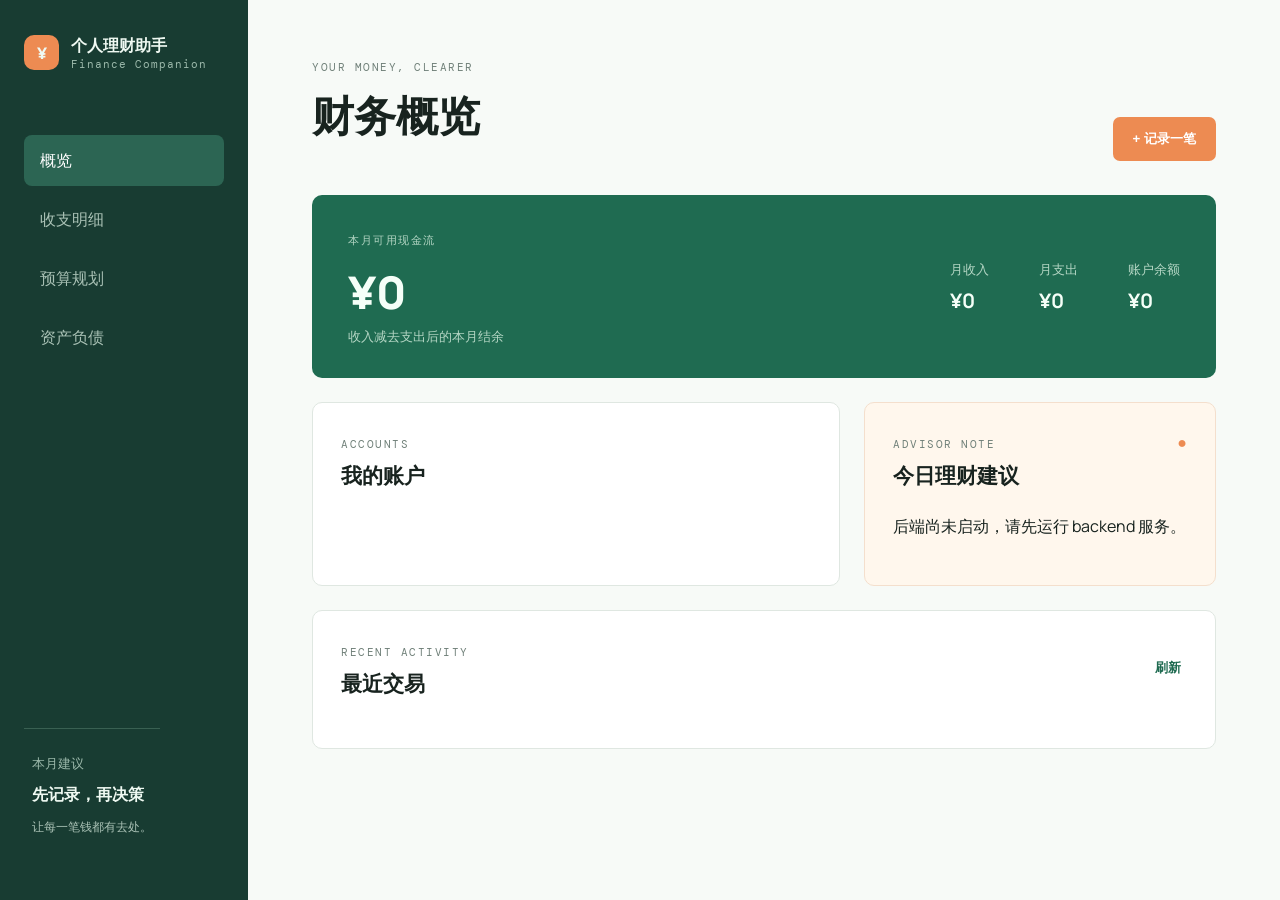
==== frontend/index.html @ 093d3c41 "Refactor finance assistant into separated web app" ====
<!doctype html><html lang="zh-CN"><head><meta charset="utf-8"><meta name="viewport" content="width=device-width,initial-scale=1"><title>个人理财助手</title><link rel="stylesheet" href="./style.css"></head><body><aside><div class="brand"><span class="mark">¥</span><div><b>个人理财助手</b><small>Finance Companion</small></div></div><nav><a class="active">概览</a><a>收支明细</a><a>预算规划</a><a>资产负债</a></nav><div class="side-note"><small>本月建议</small><strong>先记录，再决策</strong><p>让每一笔钱都有去处。</p></div></aside><main><header><div><span class="eyebrow">YOUR MONEY, CLEARER</span><h1>财务概览</h1><p id="today"></p></div><button class="primary" id="addBtn">+ 记录一笔</button></header><section class="hero"><div><span class="eyebrow light">本月可用现金流</span><div class="hero-number" id="net">¥0</div><p>收入减去支出后的本月结余</p></div><div class="hero-stats"><div><small>月收入</small><b id="income">¥0</b></div><div><small>月支出</small><b id="expense">¥0</b></div><div><small>账户余额</small><b id="balance">¥0</b></div></div></section><div class="grid"><section class="panel"><div class="panel-head"><div><span class="eyebrow">ACCOUNTS</span><h2>我的账户</h2></div></div><div id="accounts" class="account-list"></div></section><section class="panel insight"><div class="panel-head"><div><span class="eyebrow">ADVISOR NOTE</span><h2>今日理财建议</h2></div><span class="pulse">●</span></div><div id="insights"></div></section></div><section class="panel"><div class="panel-head"><div><span class="eyebrow">RECENT ACTIVITY</span><h2>最近交易</h2></div><button class="text-btn" id="refreshBtn">刷新</button></div><div id="transactions" class="transactions"></div></section></main><dialog id="dialog"><form id="form"><button type="button" class="close" onclick="dialog.close()">×</button><span class="eyebrow">NEW ENTRY</span><h2>记录一笔交易</h2><label>账户<select id="accountId"></select></label><label>类型<select id="type"><option>支出</option><option>收入</option></select></label><label>分类<input id="category" value="日常消费"></label><label>金额<input id="amount" type="number" min="0.01" step="0.01" required></label><label>备注<input id="remark" placeholder="例如：午餐"></label><button class="primary full">保存记录</button></form></dialog><script src="./app.js"></script></body></html>
---- frontend/style.css ----
@import url('https://fonts.googleapis.com/css2?family=DM+Mono:wght@400;500&family=Manrope:wght@400;600;700;800&display=swap');:root{--ink:#18231f;--muted:#708079;--line:#dfe7e1;--paper:#f7faf7;--green:#1f6b51;--orange:#ed8b52}*{box-sizing:border-box}body{margin:0;background:var(--paper);color:var(--ink);font-family:Manrope,'Microsoft YaHei',sans-serif}aside{position:fixed;inset:0 auto 0 0;width:248px;background:#183c32;color:#eff9f2;padding:34px 24px}.brand{display:flex;align-items:center;gap:12px;margin-bottom:64px}.mark{background:var(--orange);border-radius:10px;width:35px;height:35px;display:grid;place-items:center;font-weight:800}.brand b,.brand small{display:block}.brand small{color:#9bb8aa;font:11px 'DM Mono';letter-spacing:1px}nav{display:grid;gap:8px}nav a{padding:14px 16px;color:#a9c1b5;border-radius:8px}nav a.active,nav a:hover{background:#2c6553;color:white}.side-note{position:absolute;bottom:30px;border-top:1px solid #396052;padding:22px 8px}.side-note small{color:#9bb8aa}.side-note strong{display:block;margin:10px 0 6px}.side-note p{font-size:12px;color:#a9c1b5}main{margin-left:248px;padding:54px max(32px,5vw);max-width:1500px}header{display:flex;justify-content:space-between;align-items:end;margin-bottom:34px}h1{font-size:42px;margin:10px 0 4px}h2{font-size:21px;margin:8px 0 0}.eyebrow{font:11px 'DM Mono';letter-spacing:1.5px;color:var(--muted)}.primary{border:0;background:var(--orange);color:white;border-radius:7px;padding:13px 20px;font-weight:700;cursor:pointer}.hero{background:var(--green);color:#f5fff8;border-radius:10px;padding:32px 36px;display:flex;justify-content:space-between;align-items:center;margin-bottom:24px}.light{color:#b4d6c4}.hero-number{font-size:45px;font-weight:800;margin:12px 0 4px}.hero p{margin:0;color:#b4d6c4;font-size:13px}.hero-stats{display:flex;gap:50px}.hero-stats small{display:block;color:#b4d6c4;margin-bottom:8px}.hero-stats b{font-size:20px}.grid{display:grid;grid-template-columns:1.2fr .8fr;gap:24px;margin-bottom:24px}.panel{background:white;border:1px solid var(--line);border-radius:10px;padding:28px}.panel-head{display:flex;justify-content:space-between;margin-bottom:22px}.account-list{display:grid;grid-template-columns:repeat(3,1fr);gap:12px}.account{border:1px solid var(--line);padding:16px;border-radius:8px}.dot{width:8px;height:8px;background:var(--orange);border-radius:50%;display:inline-block;margin-right:8px}.account small{display:block;color:var(--muted);margin:12px 0 6px}.account b{font-size:20px}.insight{background:#fff7ed;border-color:#f4dfcd}.pulse{color:var(--orange)}.insight p{line-height:1.8}.text-btn{background:none;border:0;color:var(--green);font-weight:700;cursor:pointer}.transaction{display:grid;grid-template-columns:1fr 130px;padding:15px 12px;border-bottom:1px solid #edf2ee}.transaction small{display:block;color:var(--muted);margin-top:4px}.amount{text-align:right;font-family:'DM Mono'}.income{color:var(--green)}.expense{color:#c85c46}dialog{border:0;border-radius:10px;padding:0;box-shadow:0 20px 60px #173c3240}dialog::backdrop{background:#183c3270}form{padding:30px;width:min(400px,90vw);position:relative}form h2{margin:10px 0 24px}.close{position:absolute;right:18px;top:15px;border:0;background:none;font-size:25px;color:var(--muted);cursor:pointer}label{display:grid;gap:7px;font-size:13px;font-weight:700;margin:14px 0}input,select{width:100%;border:1px solid var(--line);padding:11px;border-radius:6px;font:inherit}.full{width:100%;margin-top:12px}@media(max-width:800px){aside{position:static;width:auto;padding:20px}nav,.side-note{display:none}.brand{margin:0}main{margin:0;padding:28px 18px}header{align-items:start;gap:20px}h1{font-size:32px}.hero{display:block;padding:24px}.hero-stats{margin-top:26px;gap:20px;justify-content:space-between}.hero-stats b{font-size:16px}.grid{grid-template-columns:1fr}.account-list{grid-template-columns:1fr}}
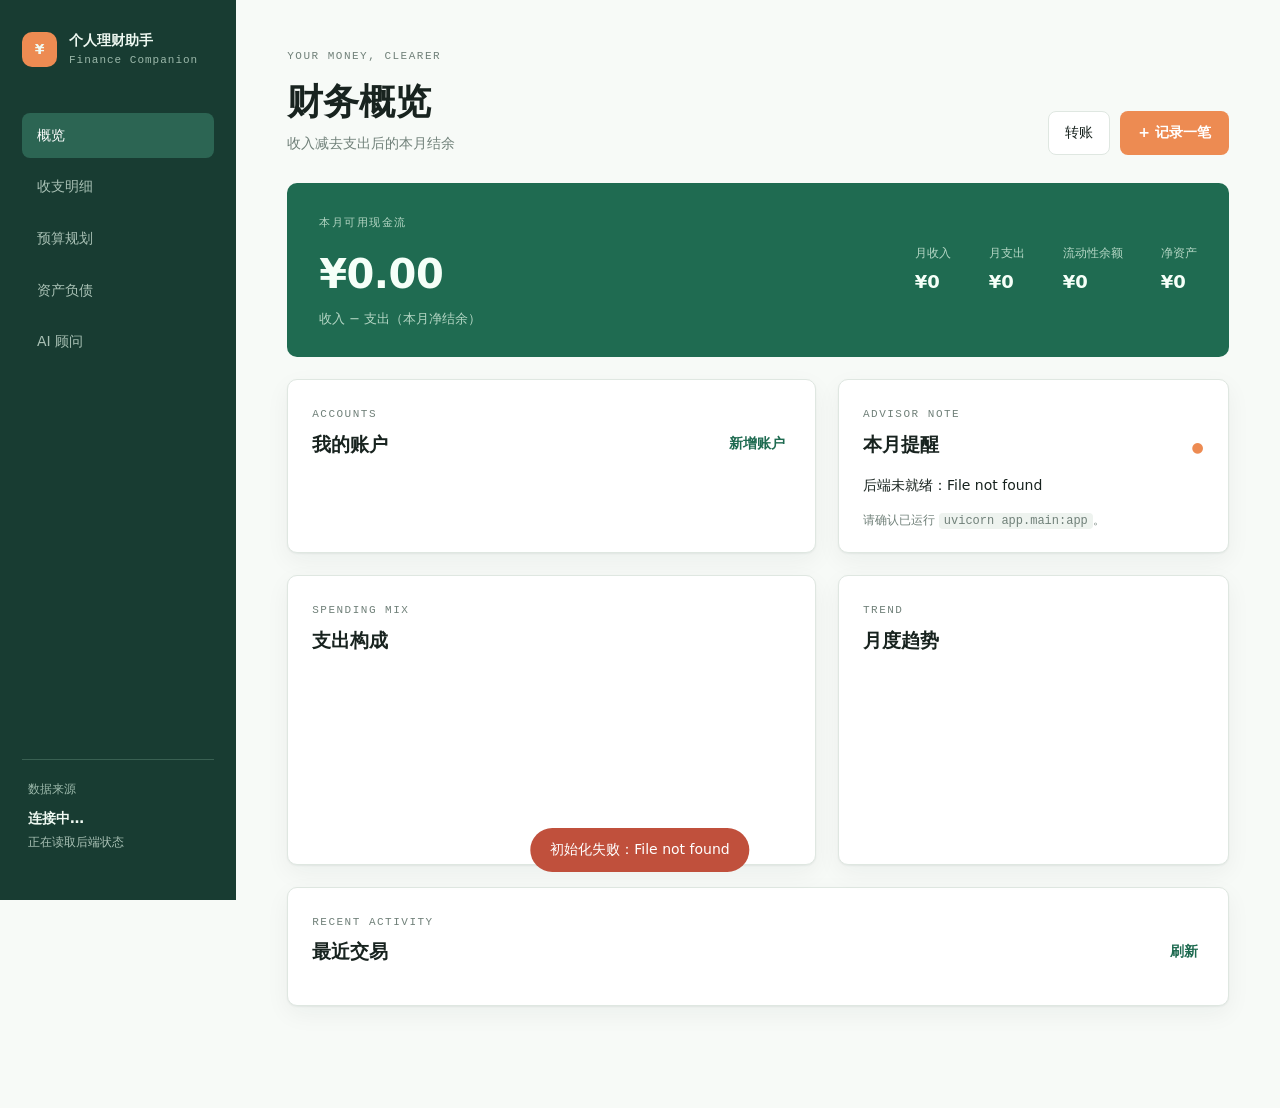
==== commit 9920b4b2: "优化" ====
--- a/frontend/index.html
+++ b/frontend/index.html
@@ -1 +1,276 @@
-<!doctype html><html lang="zh-CN"><head><meta charset="utf-8"><meta name="viewport" content="width=device-width,initial-scale=1"><title>个人理财助手</title><link rel="stylesheet" href="./style.css"></head><body><aside><div class="brand"><span class="mark">¥</span><div><b>个人理财助手</b><small>Finance Companion</small></div></div><nav><a class="active">概览</a><a>收支明细</a><a>预算规划</a><a>资产负债</a></nav><div class="side-note"><small>本月建议</small><strong>先记录，再决策</strong><p>让每一笔钱都有去处。</p></div></aside><main><header><div><span class="eyebrow">YOUR MONEY, CLEARER</span><h1>财务概览</h1><p id="today"></p></div><button class="primary" id="addBtn">+ 记录一笔</button></header><section class="hero"><div><span class="eyebrow light">本月可用现金流</span><div class="hero-number" id="net">¥0</div><p>收入减去支出后的本月结余</p></div><div class="hero-stats"><div><small>月收入</small><b id="income">¥0</b></div><div><small>月支出</small><b id="expense">¥0</b></div><div><small>账户余额</small><b id="balance">¥0</b></div></div></section><div class="grid"><section class="panel"><div class="panel-head"><div><span class="eyebrow">ACCOUNTS</span><h2>我的账户</h2></div></div><div id="accounts" class="account-list"></div></section><section class="panel insight"><div class="panel-head"><div><span class="eyebrow">ADVISOR NOTE</span><h2>今日理财建议</h2></div><span class="pulse">●</span></div><div id="insights"></div></section></div><section class="panel"><div class="panel-head"><div><span class="eyebrow">RECENT ACTIVITY</span><h2>最近交易</h2></div><button class="text-btn" id="refreshBtn">刷新</button></div><div id="transactions" class="transactions"></div></section></main><dialog id="dialog"><form id="form"><button type="button" class="close" onclick="dialog.close()">×</button><span class="eyebrow">NEW ENTRY</span><h2>记录一笔交易</h2><label>账户<select id="accountId"></select></label><label>类型<select id="type"><option>支出</option><option>收入</option></select></label><label>分类<input id="category" value="日常消费"></label><label>金额<input id="amount" type="number" min="0.01" step="0.01" required></label><label>备注<input id="remark" placeholder="例如：午餐"></label><button class="primary full">保存记录</button></form></dialog><script src="./app.js"></script></body></html>
+<!doctype html>
+<html lang="zh-CN">
+<head>
+<meta charset="utf-8">
+<meta name="viewport" content="width=device-width,initial-scale=1">
+<title>个人理财助手</title>
+<link rel="stylesheet" href="./style.css">
+</head>
+<body>
+<aside>
+  <div class="brand"><span class="mark">¥</span><div><b>个人理财助手</b><small>Finance Companion</small></div></div>
+  <nav id="nav">
+    <a data-view="overview" class="active">概览</a>
+    <a data-view="records">收支明细</a>
+    <a data-view="budget">预算规划</a>
+    <a data-view="assets">资产负债</a>
+    <a data-view="assistant">AI 顾问</a>
+  </nav>
+  <div class="side-note">
+    <small>数据来源</small>
+    <strong id="dbMode">连接中…</strong>
+    <p id="dbNote">正在读取后端状态</p>
+  </div>
+</aside>
+
+<main>
+  <header>
+    <div>
+      <span class="eyebrow" id="pageEyebrow">YOUR MONEY, CLEARER</span>
+      <h1 id="pageTitle">财务概览</h1>
+      <p id="pageSubtitle" class="subtitle">收入减去支出后的本月结余</p>
+    </div>
+    <div class="header-actions">
+      <button class="ghost" id="transferBtn">转账</button>
+      <button class="primary" id="addBtn">+ 记录一笔</button>
+    </div>
+  </header>
+
+  <!-- ==================== 概览 ==================== -->
+  <section class="view active" id="view-overview">
+    <section class="hero">
+      <div>
+        <span class="eyebrow light">本月可用现金流</span>
+        <div class="hero-number" id="net">¥0.00</div>
+        <p>收入 − 支出（本月净结余）</p>
+      </div>
+      <div class="hero-stats">
+        <div><small>月收入</small><b id="income">¥0</b></div>
+        <div><small>月支出</small><b id="expense">¥0</b></div>
+        <div><small>流动性余额</small><b id="balance">¥0</b></div>
+        <div><small>净资产</small><b id="netWorth">¥0</b></div>
+      </div>
+    </section>
+
+    <div class="grid">
+      <section class="panel">
+        <div class="panel-head"><div><span class="eyebrow">ACCOUNTS</span><h2>我的账户</h2></div>
+          <button class="text-btn" id="addAccountBtn">新增账户</button></div>
+        <div id="accounts" class="account-list"></div>
+      </section>
+      <section class="panel insight">
+        <div class="panel-head"><div><span class="eyebrow">ADVISOR NOTE</span><h2>本月提醒</h2></div><span class="pulse">●</span></div>
+        <div id="insights"></div>
+      </section>
+    </div>
+
+    <div class="grid">
+      <section class="panel">
+        <div class="panel-head"><div><span class="eyebrow">SPENDING MIX</span><h2>支出构成</h2></div><span class="hint" id="ratioMonth"></span></div>
+        <div id="ratio" class="bars"></div>
+      </section>
+      <section class="panel">
+        <div class="panel-head"><div><span class="eyebrow">TREND</span><h2>月度趋势</h2></div></div>
+        <div id="trend" class="trend"></div>
+      </section>
+    </div>
+
+    <section class="panel">
+      <div class="panel-head"><div><span class="eyebrow">RECENT ACTIVITY</span><h2>最近交易</h2></div>
+        <button class="text-btn" id="refreshBtn">刷新</button></div>
+      <div id="recent" class="transactions"></div>
+    </section>
+  </section>
+
+  <!-- ==================== 收支明细 ==================== -->
+  <section class="view" id="view-records">
+    <section class="panel">
+      <div class="filters">
+        <label>月份<input type="month" id="fMonth"></label>
+        <label>类型<select id="fType"><option value="">全部</option><option>收入</option><option>支出</option><option value="转账">转账</option></select></label>
+        <label>账户<select id="fAccount"><option value="">全部</option></select></label>
+        <label>关键词<input id="fKeyword" placeholder="备注或类别"></label>
+        <button class="primary" id="fApply">查询</button>
+        <button class="ghost" id="fReset">重置</button>
+      </div>
+      <div class="table-wrap">
+        <table class="table">
+          <thead><tr><th>日期</th><th>类别</th><th>账户</th><th>备注</th><th class="right">金额</th><th class="right">操作</th></tr></thead>
+          <tbody id="txnBody"></tbody>
+        </table>
+      </div>
+      <div class="pager">
+        <span id="txnCount" class="hint"></span>
+        <button class="ghost" id="prevPage">上一页</button>
+        <button class="ghost" id="nextPage">下一页</button>
+      </div>
+    </section>
+  </section>
+
+  <!-- ==================== 预算规划 ==================== -->
+  <section class="view" id="view-budget">
+    <div class="grid">
+      <section class="panel">
+        <div class="panel-head"><div><span class="eyebrow">BUDGET</span><h2>本月预算执行</h2></div><span class="hint" id="budgetMonth"></span></div>
+        <div id="budgetStatus" class="bars"></div>
+      </section>
+      <section class="panel">
+        <div class="panel-head"><div><span class="eyebrow">SET</span><h2>设置预算</h2></div></div>
+        <form id="budgetForm" class="stack">
+          <label>月份<input type="month" id="budgetFormMonth" required></label>
+          <label>类别<select id="budgetCategory" required></select></label>
+          <label>预算金额<input type="number" id="budgetAmount" min="0.01" step="0.01" required></label>
+          <button class="primary" type="submit">保存预算</button>
+        </form>
+        <hr>
+        <button class="ghost" id="copyBudgetBtn">复制上月预算到本月</button>
+        <p class="hint">预算保存在数据库 <code>budget</code> 表，执行情况来自视图 <code>v_budget_status</code>。</p>
+      </section>
+    </div>
+  </section>
+
+  <!-- ==================== 资产负债 ==================== -->
+  <section class="view" id="view-assets">
+    <div class="grid">
+      <section class="panel worth">
+        <span class="eyebrow light">NET WORTH</span>
+        <div class="hero-number" id="worthValue">¥0.00</div>
+        <div class="worth-grid">
+          <div><small>资产</small><b id="worthAssets">¥0</b></div>
+          <div><small>负债</small><b id="worthLiabilities">¥0</b></div>
+          <div><small>账户余额</small><b id="worthBalance">¥0</b></div>
+        </div>
+        <p class="hint light">取自视图 <code>v_net_worth</code>：资产 − 负债 + 账户余额</p>
+      </section>
+      <section class="panel">
+        <div class="panel-head"><div><span class="eyebrow">NEW ITEM</span><h2>新增资产 / 负债</h2></div></div>
+        <form id="assetForm" class="stack">
+          <label>名称<input id="assetName" required placeholder="如：定期存款 / 住房贷款"></label>
+          <label>类型<select id="assetType"><option>资产</option><option>负债</option></select></label>
+          <label>金额<input type="number" id="assetAmount" min="0.01" step="0.01" required></label>
+          <label>日期<input type="date" id="assetDate" required></label>
+          <label>备注<input id="assetRemark"></label>
+          <button class="primary" type="submit">添加</button>
+        </form>
+      </section>
+    </div>
+    <section class="panel">
+      <div class="panel-head"><div><span class="eyebrow">ITEMS</span><h2>资产负债明细</h2></div></div>
+      <div class="table-wrap">
+        <table class="table">
+          <thead><tr><th>名称</th><th>类型</th><th>日期</th><th>备注</th><th class="right">金额</th><th class="right">操作</th></tr></thead>
+          <tbody id="assetBody"></tbody>
+        </table>
+      </div>
+    </section>
+  </section>
+
+  <!-- ==================== AI 顾问 ==================== -->
+  <section class="view" id="view-assistant">
+    <div class="grid wide-left">
+      <section class="panel chat-panel">
+        <div class="panel-head"><div><span class="eyebrow">AI ADVISOR</span><h2>对话式记账与理财咨询</h2></div><span class="badge" id="aiMode">检查中</span></div>
+        <div id="chatLog" class="chat-log"></div>
+        <div class="quick" id="quickPrompts"></div>
+        <form id="chatForm" class="chat-form">
+          <input id="chatInput" placeholder="例如：今天午餐花了 32 元，用支付宝 / 我想买 8500 元的笔记本，现在能买吗" autocomplete="off">
+          <button class="primary" type="submit">发送</button>
+        </form>
+        <p class="hint">写操作（记账/转账/预算）会先生成预览，点「确认执行」后才会落库，并记入审计日志。</p>
+      </section>
+      <div class="stack-col">
+        <section class="panel">
+          <div class="panel-head"><div><span class="eyebrow">AUDIT</span><h2>AI 操作审计</h2></div></div>
+          <div id="auditLog" class="audit"></div>
+        </section>
+        <section class="panel">
+          <div class="panel-head"><div><span class="eyebrow">KNOWLEDGE</span><h2>理财资料</h2></div></div>
+          <form id="knowledgeForm" class="stack">
+            <label>标题<input id="kbTitle" placeholder="如：消费贷款条款"></label>
+            <label>内容<textarea id="kbContent" rows="4" placeholder="粘贴条款、产品说明或理财笔记，入库后可提问"></textarea></label>
+            <button class="primary" type="submit">入库</button>
+          </form>
+          <div id="knowledgeList" class="kb-list"></div>
+        </section>
+      </div>
+    </div>
+  </section>
+</main>
+
+<!-- ==================== 对话框 ==================== -->
+<dialog id="txnDialog">
+  <form id="txnForm" method="dialog">
+    <button type="button" class="close" data-close>×</button>
+    <span class="eyebrow">ENTRY</span>
+    <h2 id="txnTitle">记录一笔交易</h2>
+    <input type="hidden" id="txnId">
+    <label>账户<select id="txnAccount" required></select></label>
+    <label>类型<select id="txnType"><option>支出</option><option>收入</option></select></label>
+    <label>类别<select id="txnCategory" required></select></label>
+    <label>金额<input type="number" id="txnAmount" min="0.01" step="0.01" required></label>
+    <label>日期<input type="date" id="txnDate" required></label>
+    <label>备注<input id="txnRemark" maxlength="200"></label>
+    <div class="dialog-actions">
+      <button type="button" class="ghost" data-close>取消</button>
+      <button type="submit" class="primary">保存</button>
+    </div>
+  </form>
+</dialog>
+
+<dialog id="transferDialog">
+  <form id="transferForm" method="dialog">
+    <button type="button" class="close" data-close>×</button>
+    <span class="eyebrow">TRANSFER</span>
+    <h2>账户间转账</h2>
+    <label>转出账户<select id="trFrom" required></select></label>
+    <label>转入账户<select id="trTo" required></select></label>
+    <label>金额<input type="number" id="trAmount" min="0.01" step="0.01" required></label>
+    <label>日期<input type="date" id="trDate" required></label>
+    <label>备注<input id="trRemark" maxlength="200"></label>
+    <p class="hint">转账会写入两条记录（转出 + 转入）并共享同一个 <code>transfer_group_id</code>；余额由触发器维护。</p>
+    <div class="dialog-actions">
+      <button type="button" class="ghost" data-close>取消</button>
+      <button type="submit" class="primary">确认转账</button>
+    </div>
+  </form>
+</dialog>
+
+<dialog id="accountDialog">
+  <form id="accountForm" method="dialog">
+    <button type="button" class="close" data-close>×</button>
+    <span class="eyebrow">ACCOUNT</span>
+    <h2 id="accountTitle">新增账户</h2>
+    <input type="hidden" id="accountId">
+    <label>账户名称<input id="accountName" required maxlength="50"></label>
+    <label>账户类型<select id="accountType"><option>现金</option><option selected>银行卡</option><option>电子钱包</option><option>投资账户</option></select></label>
+    <label id="openingWrap">期初余额<input type="number" id="accountBalance" min="0" step="0.01" value="0"></label>
+    <p class="hint" id="accountHint">余额只能由交易驱动，编辑时不可直接修改。</p>
+    <div class="dialog-actions">
+      <button type="button" class="ghost" data-close>取消</button>
+      <button type="submit" class="primary">保存</button>
+    </div>
+  </form>
+</dialog>
+
+<dialog id="assetDialog">
+  <form id="assetEditForm" method="dialog">
+    <button type="button" class="close" data-close>×</button>
+    <span class="eyebrow">ITEM</span>
+    <h2>编辑资产 / 负债</h2>
+    <input type="hidden" id="editAssetId">
+    <label>名称<input id="editAssetName" required></label>
+    <label>类型<select id="editAssetType"><option>资产</option><option>负债</option></select></label>
+    <label>金额<input type="number" id="editAssetAmount" min="0.01" step="0.01" required></label>
+    <label>日期<input type="date" id="editAssetDate" required></label>
+    <label>备注<input id="editAssetRemark"></label>
+    <div class="dialog-actions">
+      <button type="button" class="ghost" data-close>取消</button>
+      <button type="submit" class="primary">保存</button>
+    </div>
+  </form>
+</dialog>
+
+<div id="toast" class="toast"></div>
+<script src="./app.js"></script>
+</body>
+</html>
--- a/frontend/style.css
+++ b/frontend/style.css
@@ -1 +1,177 @@
-@import url('https://fonts.googleapis.com/css2?family=DM+Mono:wght@400;500&family=Manrope:wght@400;600;700;800&display=swap');:root{--ink:#18231f;--muted:#708079;--line:#dfe7e1;--paper:#f7faf7;--green:#1f6b51;--orange:#ed8b52}*{box-sizing:border-box}body{margin:0;background:var(--paper);color:var(--ink);font-family:Manrope,'Microsoft YaHei',sans-serif}aside{position:fixed;inset:0 auto 0 0;width:248px;background:#183c32;color:#eff9f2;padding:34px 24px}.brand{display:flex;align-items:center;gap:12px;margin-bottom:64px}.mark{background:var(--orange);border-radius:10px;width:35px;height:35px;display:grid;place-items:center;font-weight:800}.brand b,.brand small{display:block}.brand small{color:#9bb8aa;font:11px 'DM Mono';letter-spacing:1px}nav{display:grid;gap:8px}nav a{padding:14px 16px;color:#a9c1b5;border-radius:8px}nav a.active,nav a:hover{background:#2c6553;color:white}.side-note{position:absolute;bottom:30px;border-top:1px solid #396052;padding:22px 8px}.side-note small{color:#9bb8aa}.side-note strong{display:block;margin:10px 0 6px}.side-note p{font-size:12px;color:#a9c1b5}main{margin-left:248px;padding:54px max(32px,5vw);max-width:1500px}header{display:flex;justify-content:space-between;align-items:end;margin-bottom:34px}h1{font-size:42px;margin:10px 0 4px}h2{font-size:21px;margin:8px 0 0}.eyebrow{font:11px 'DM Mono';letter-spacing:1.5px;color:var(--muted)}.primary{border:0;background:var(--orange);color:white;border-radius:7px;padding:13px 20px;font-weight:700;cursor:pointer}.hero{background:var(--green);color:#f5fff8;border-radius:10px;padding:32px 36px;display:flex;justify-content:space-between;align-items:center;margin-bottom:24px}.light{color:#b4d6c4}.hero-number{font-size:45px;font-weight:800;margin:12px 0 4px}.hero p{margin:0;color:#b4d6c4;font-size:13px}.hero-stats{display:flex;gap:50px}.hero-stats small{display:block;color:#b4d6c4;margin-bottom:8px}.hero-stats b{font-size:20px}.grid{display:grid;grid-template-columns:1.2fr .8fr;gap:24px;margin-bottom:24px}.panel{background:white;border:1px solid var(--line);border-radius:10px;padding:28px}.panel-head{display:flex;justify-content:space-between;margin-bottom:22px}.account-list{display:grid;grid-template-columns:repeat(3,1fr);gap:12px}.account{border:1px solid var(--line);padding:16px;border-radius:8px}.dot{width:8px;height:8px;background:var(--orange);border-radius:50%;display:inline-block;margin-right:8px}.account small{display:block;color:var(--muted);margin:12px 0 6px}.account b{font-size:20px}.insight{background:#fff7ed;border-color:#f4dfcd}.pulse{color:var(--orange)}.insight p{line-height:1.8}.text-btn{background:none;border:0;color:var(--green);font-weight:700;cursor:pointer}.transaction{display:grid;grid-template-columns:1fr 130px;padding:15px 12px;border-bottom:1px solid #edf2ee}.transaction small{display:block;color:var(--muted);margin-top:4px}.amount{text-align:right;font-family:'DM Mono'}.income{color:var(--green)}.expense{color:#c85c46}dialog{border:0;border-radius:10px;padding:0;box-shadow:0 20px 60px #173c3240}dialog::backdrop{background:#183c3270}form{padding:30px;width:min(400px,90vw);position:relative}form h2{margin:10px 0 24px}.close{position:absolute;right:18px;top:15px;border:0;background:none;font-size:25px;color:var(--muted);cursor:pointer}label{display:grid;gap:7px;font-size:13px;font-weight:700;margin:14px 0}input,select{width:100%;border:1px solid var(--line);padding:11px;border-radius:6px;font:inherit}.full{width:100%;margin-top:12px}@media(max-width:800px){aside{position:static;width:auto;padding:20px}nav,.side-note{display:none}.brand{margin:0}main{margin:0;padding:28px 18px}header{align-items:start;gap:20px}h1{font-size:32px}.hero{display:block;padding:24px}.hero-stats{margin-top:26px;gap:20px;justify-content:space-between}.hero-stats b{font-size:16px}.grid{grid-template-columns:1fr}.account-list{grid-template-columns:1fr}}
+/* 个人理财助手 — 前端样式
+   设计要点：
+   1. 不依赖任何外网资源（原实现从 Google Fonts 拉字体，离线演示会退化或卡顿）；
+   2. 一份样式同时服务 5 个视图（概览 / 收支明细 / 预算规划 / 资产负债 / AI 顾问）；
+   3. 颜色语义固定：绿=资产与正向，橙=支出与提醒，红=风险与超支。 */
+
+:root{
+  --ink:#18231f; --muted:#708079; --line:#dfe7e1; --paper:#f7faf7;
+  --green:#1f6b51; --green-dark:#183c32; --orange:#ed8b52; --red:#c0503c;
+  --radius:10px; --shadow:0 1px 2px rgba(24,35,31,.06),0 8px 24px rgba(24,35,31,.05);
+}
+*{box-sizing:border-box}
+html,body{height:100%}
+body{
+  margin:0;background:var(--paper);color:var(--ink);
+  font-family:"Manrope","Segoe UI","Microsoft YaHei",system-ui,-apple-system,sans-serif;
+  font-size:14px;line-height:1.55;
+}
+code{font-family:"DM Mono",Consolas,"Courier New",monospace;background:#eef3ef;padding:1px 5px;border-radius:4px;font-size:12px}
+h1{font-size:36px;margin:8px 0 4px}
+h2{font-size:19px;margin:6px 0 0}
+hr{border:0;border-top:1px solid var(--line);margin:18px 0}
+
+/* ---------- 侧栏 ---------- */
+aside{position:fixed;inset:0 auto 0 0;width:236px;background:var(--green-dark);color:#eff9f2;padding:30px 22px;display:flex;flex-direction:column}
+.brand{display:flex;align-items:center;gap:12px;margin-bottom:44px}
+.mark{background:var(--orange);border-radius:10px;width:35px;height:35px;display:grid;place-items:center;font-weight:800}
+.brand b,.brand small{display:block}
+.brand small{color:#9bb8aa;font-size:11px;letter-spacing:1px;font-family:Consolas,monospace}
+nav{display:grid;gap:6px}
+nav a{padding:12px 15px;color:#a9c1b5;border-radius:8px;cursor:pointer;user-select:none;transition:background .15s,color .15s}
+nav a.active,nav a:hover{background:#2c6553;color:#fff}
+.side-note{margin-top:auto;border-top:1px solid #396052;padding:18px 6px}
+.side-note small{color:#9bb8aa}
+.side-note strong{display:block;margin:8px 0 4px}
+.side-note p{font-size:12px;color:#a9c1b5;margin:0}
+
+/* ---------- 主区 ---------- */
+main{margin-left:236px;padding:44px max(28px,4vw) 80px;max-width:1560px}
+header{display:flex;justify-content:space-between;align-items:flex-end;gap:20px;margin-bottom:28px;flex-wrap:wrap}
+.header-actions{display:flex;gap:10px}
+.subtitle{color:var(--muted);margin:0}
+.eyebrow{font-size:11px;letter-spacing:1.5px;color:var(--muted);font-family:Consolas,monospace}
+.eyebrow.light{color:#b4d6c4}
+.hint{color:var(--muted);font-size:12px;margin:6px 0 0}
+.hint.light{color:#b4d6c4}
+.right{text-align:right}
+.view{display:none}
+.view.active{display:block}
+
+/* ---------- 按钮 ---------- */
+button{font:inherit;cursor:pointer;border-radius:8px;transition:filter .15s,background .15s}
+button:disabled{opacity:.5;cursor:not-allowed}
+.primary{border:0;background:var(--orange);color:#fff;padding:11px 18px;font-weight:700}
+.primary:hover{filter:brightness(1.05)}
+.ghost{background:#fff;border:1px solid var(--line);color:var(--ink);padding:10px 16px}
+.ghost:hover{background:#f1f5f2}
+.text-btn{background:none;border:0;color:var(--green);font-weight:600;padding:4px 6px}
+.text-btn:hover{text-decoration:underline}
+.danger{background:none;border:0;color:var(--red);font-weight:600;padding:4px 6px}
+.danger:hover{text-decoration:underline}
+
+/* ---------- 卡片与栅格 ---------- */
+.grid{display:grid;grid-template-columns:1.15fr .85fr;gap:22px;margin-bottom:22px}
+.grid.wide-left{grid-template-columns:1.35fr .65fr}
+.stack-col{display:flex;flex-direction:column;gap:22px}
+.panel{background:#fff;border:1px solid var(--line);border-radius:var(--radius);padding:22px 24px;box-shadow:var(--shadow);margin-bottom:22px}
+.grid .panel{margin-bottom:0}
+.panel-head{display:flex;justify-content:space-between;align-items:flex-end;gap:12px;margin-bottom:16px}
+.insight .pulse{color:var(--orange)}
+.badge{background:#eef3ef;color:var(--green);border-radius:999px;padding:3px 10px;font-size:12px;font-weight:600}
+
+/* ---------- 概览 hero ---------- */
+.hero{background:var(--green);color:#f5fff8;border-radius:var(--radius);padding:28px 32px;display:flex;justify-content:space-between;align-items:center;gap:24px;margin-bottom:22px;flex-wrap:wrap}
+.hero-number{font-size:40px;font-weight:800;margin:10px 0 4px;letter-spacing:-.5px}
+.hero p{margin:0;color:#b4d6c4;font-size:13px}
+.hero-stats{display:flex;gap:38px;flex-wrap:wrap}
+.hero-stats small{display:block;color:#b4d6c4;margin-bottom:6px}
+.hero-stats b{font-size:18px}
+
+/* ---------- 账户与交易列表 ---------- */
+.account-list{display:grid;gap:10px}
+.account{display:flex;align-items:center;gap:10px;padding:11px 13px;border:1px solid var(--line);border-radius:8px}
+.account .dot{width:8px;height:8px;border-radius:50%;background:var(--green)}
+.account small{color:var(--muted)}
+.account b{margin-left:auto}
+.transactions{display:grid;gap:2px}
+.transaction{display:flex;justify-content:space-between;align-items:center;gap:12px;padding:11px 4px;border-bottom:1px solid #f0f4f1}
+.transaction:last-child{border-bottom:0}
+.transaction small{display:block;color:var(--muted)}
+.amount{font-weight:700;font-variant-numeric:tabular-nums}
+.amount.income{color:var(--green)}
+.amount.expense{color:var(--orange)}
+.tag{display:inline-block;background:#eef3ef;color:var(--green);border-radius:4px;padding:1px 6px;font-size:11px;margin-left:6px}
+
+/* ---------- 条形图 ---------- */
+.bars{display:grid;gap:13px}
+.bar-row{display:grid;gap:6px}
+.bar-top{display:flex;justify-content:space-between;font-size:13px}
+.bar-track{height:8px;background:#eef3ef;border-radius:999px;overflow:hidden}
+.bar-fill{height:100%;background:var(--green);border-radius:999px}
+.bar-fill.warn{background:var(--orange)}
+.bar-fill.over{background:var(--red)}
+.trend{display:flex;align-items:flex-end;gap:14px;height:170px;padding-top:8px}
+.trend-col{flex:1;display:flex;flex-direction:column;justify-content:flex-end;align-items:center;gap:6px;height:100%}
+.trend-bars{display:flex;gap:3px;align-items:flex-end;height:100%;width:100%;justify-content:center}
+.trend-bars i{display:block;width:14px;border-radius:3px 3px 0 0;background:var(--green)}
+.trend-bars i.exp{background:var(--orange)}
+.trend-col small{color:var(--muted);font-size:11px;white-space:nowrap}
+
+/* ---------- 表格与筛选 ---------- */
+.filters{display:flex;gap:12px;align-items:flex-end;flex-wrap:wrap;margin-bottom:16px}
+.filters label,.stack label,.chat-form label{display:grid;gap:5px;font-size:12px;color:var(--muted)}
+input,select,textarea{font:inherit;padding:9px 11px;border:1px solid var(--line);border-radius:7px;background:#fff;color:var(--ink);min-width:120px}
+input:focus,select:focus,textarea:focus{outline:2px solid #cfe3d8;border-color:var(--green)}
+textarea{resize:vertical;min-width:0}
+.table-wrap{overflow-x:auto}
+.table{width:100%;border-collapse:collapse}
+.table th,.table td{padding:10px 12px;border-bottom:1px solid #f0f4f1;text-align:left;white-space:nowrap}
+.table th{font-size:12px;color:var(--muted);font-weight:600;border-bottom:1px solid var(--line)}
+.table tbody tr:hover{background:#fafcf9}
+.pager{display:flex;justify-content:flex-end;align-items:center;gap:10px;margin-top:14px}
+.stack{display:grid;gap:12px}
+.stack button{justify-self:start}
+
+/* ---------- 净资产 ---------- */
+.panel.worth{background:var(--green-dark);color:#f5fff8;display:flex;flex-direction:column;gap:6px}
+.worth-grid{display:flex;gap:30px;margin:10px 0 4px;flex-wrap:wrap}
+.worth-grid small{display:block;color:#b4d6c4;margin-bottom:4px}
+.worth-grid b{font-size:16px}
+
+/* ---------- 对话框 ---------- */
+dialog{border:0;border-radius:var(--radius);padding:26px 28px;width:min(460px,92vw);box-shadow:0 20px 60px rgba(24,35,31,.25)}
+dialog::backdrop{background:rgba(24,35,31,.45)}
+dialog h2{margin:4px 0 18px}
+dialog label{display:grid;gap:5px;font-size:12px;color:var(--muted);margin-bottom:12px}
+dialog input,dialog select{width:100%}
+.close{position:absolute;top:12px;right:14px;border:0;background:none;font-size:22px;color:var(--muted);line-height:1}
+.dialog-actions{display:flex;justify-content:flex-end;gap:10px;margin-top:18px}
+
+/* ---------- AI 对话 ---------- */
+.chat-panel{display:flex;flex-direction:column;min-height:620px}
+.chat-log{flex:1;overflow-y:auto;display:flex;flex-direction:column;gap:12px;padding:6px 2px 14px;max-height:520px}
+.bubble{max-width:88%;padding:12px 15px;border-radius:12px;white-space:pre-wrap;word-break:break-word}
+.bubble.user{align-self:flex-end;background:var(--green);color:#fff;border-bottom-right-radius:3px}
+.bubble.bot{align-self:flex-start;background:#f4f7f4;border:1px solid var(--line);border-bottom-left-radius:3px}
+.bubble .meta{display:block;margin-top:8px;font-size:11px;color:var(--muted)}
+.bubble.pending{border:1px solid var(--orange);background:#fff8f2}
+.pending-actions{display:flex;gap:8px;margin-top:10px}
+.quick{display:flex;gap:8px;flex-wrap:wrap;margin:10px 0}
+.quick button{background:#eef3ef;border:0;color:var(--green);padding:7px 12px;font-size:12px;border-radius:999px}
+.quick button:hover{background:#e2ebe5}
+.chat-form{display:flex;gap:10px}
+.chat-form input{flex:1;min-width:0}
+.audit{display:grid;gap:8px;max-height:220px;overflow-y:auto}
+.audit-item{display:flex;justify-content:space-between;gap:10px;padding:9px 11px;border:1px solid var(--line);border-radius:8px;font-size:12px}
+.status-applied{color:var(--green);font-weight:700}
+.status-preview{color:var(--orange);font-weight:700}
+.status-rejected,.status-failed{color:var(--red);font-weight:700}
+.kb-list{display:grid;gap:8px;margin-top:12px}
+.kb-item{display:flex;justify-content:space-between;gap:10px;align-items:center;padding:9px 11px;border:1px solid var(--line);border-radius:8px;font-size:13px}
+.kb-item small{color:var(--muted)}
+.kv{display:grid;grid-template-columns:auto 1fr;gap:4px 14px;margin:8px 0 0;font-size:13px}
+.kv span:nth-child(odd){color:var(--muted)}
+
+/* ---------- 轻提示 ---------- */
+.toast{position:fixed;left:50%;bottom:28px;transform:translate(-50%,20px);background:var(--ink);color:#fff;padding:11px 20px;border-radius:999px;opacity:0;pointer-events:none;transition:opacity .2s,transform .2s;z-index:99;max-width:80vw}
+.toast.show{opacity:1;transform:translate(-50%,0)}
+.toast.error{background:var(--red)}
+
+@media(max-width:1180px){
+  .grid,.grid.wide-left{grid-template-columns:1fr}
+  aside{position:static;width:auto;inset:auto;padding:20px}
+  aside .side-note{margin-top:16px;border-top:0}
+  main{margin-left:0;padding:26px 18px 60px}
+  nav{grid-auto-flow:column;overflow-x:auto}
+}
